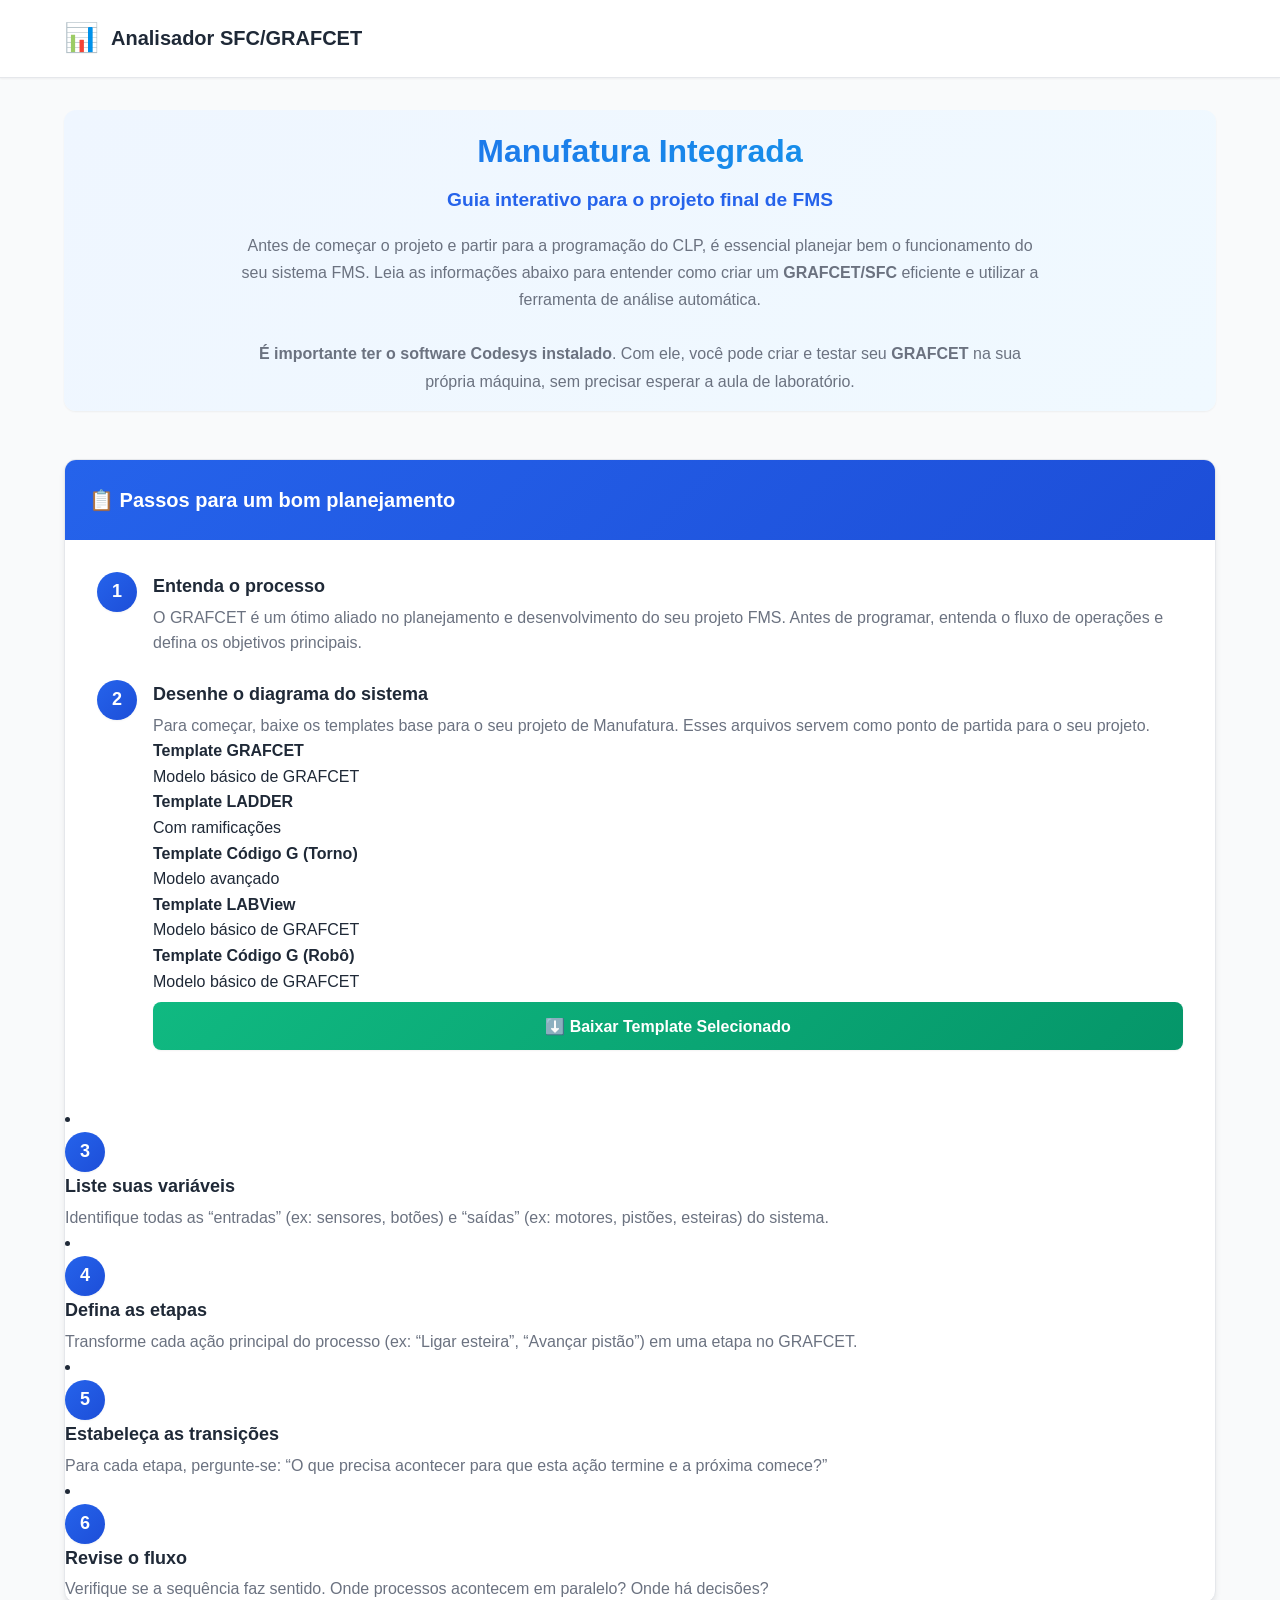
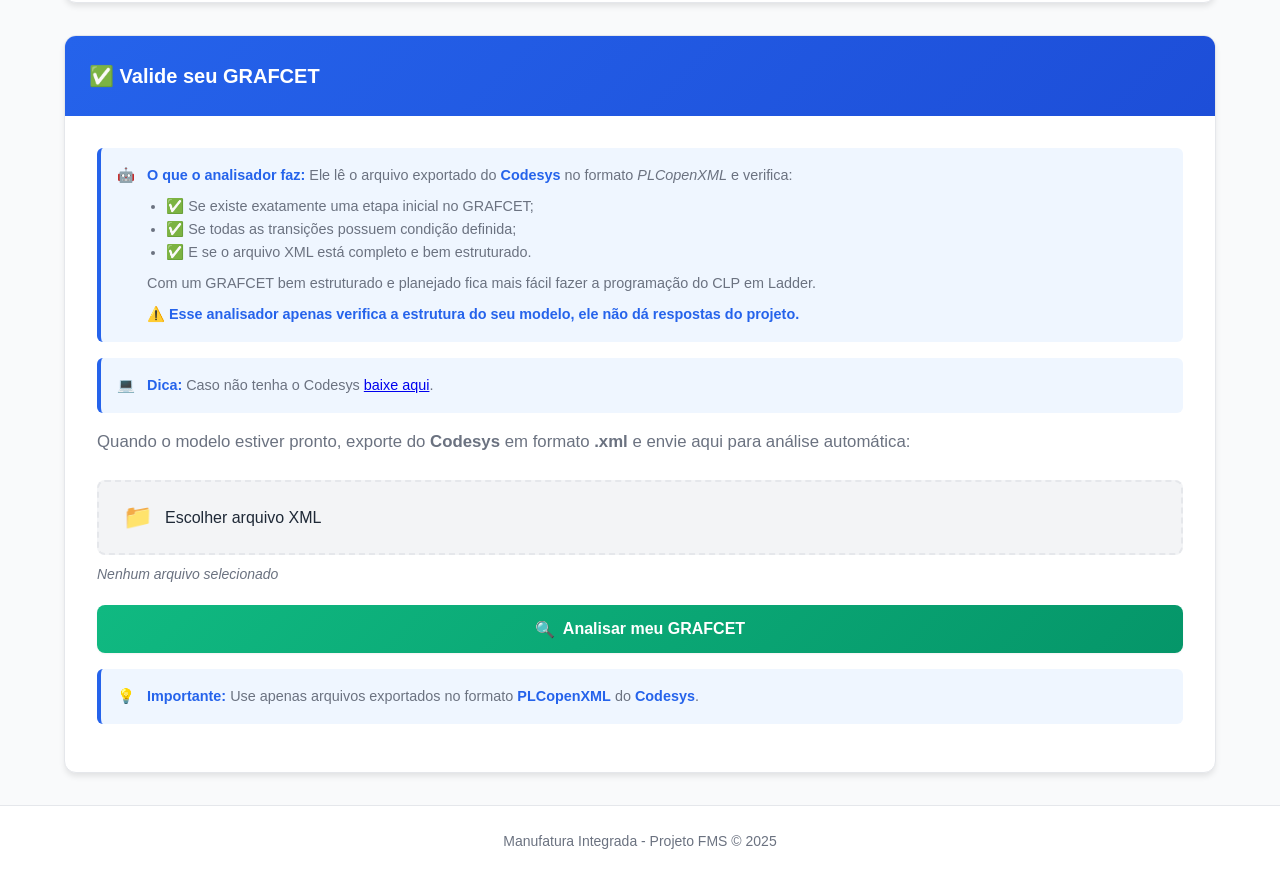
==== index.html @ e1417105 "att" ====
<!DOCTYPE html>
<html lang="pt-br">
<head>
    <meta charset="UTF-8">
    <meta name="viewport" content="width=device-width, initial-scale=1.0">
    <title>Guia Orientativo - Analisador GRAFCET</title>

    <link rel="stylesheet" href="./css/style.css">
</head>

<body>
    <nav class="navbar">
        <div class="container">
            <a href="index.html" class="logo">
                <span class="logo-icon">📊</span>
                <span class="logo-text">Analisador SFC/GRAFCET</span>
            </a>
        </div>
    </nav>

    <main class="main-content">

        <div class="container" id="alerts"></div>

        <div class="container">
            <div class="hero">
                <h1 class="hero-title">Manufatura Integrada</h1>
                <p class="hero-subtitle">
                    Guia interativo para o projeto final de FMS
                </p>
                <p class="hero-description">
                    Antes de começar o projeto e partir para a programação do CLP, é essencial planejar bem o funcionamento do seu sistema FMS. 
                    Leia as informações abaixo para entender como criar um <strong>GRAFCET/SFC</strong> eficiente e utilizar a ferramenta de análise automática.
                    <br><br>
                    <strong>É importante ter o software Codesys instalado</strong>. Com ele, 
                    você pode criar e testar seu <strong>GRAFCET</strong> na sua própria máquina, sem precisar esperar a aula de laboratório.
                </p>
            </div>

            <div class="grid-container">

                <!-- ========================= -->
                <!-- PASSOS -->
                <!-- ========================= -->
                <div class="card">
                    <div class="card-header">
                        <h2>📋 Passos para um bom planejamento</h2>
                    </div>
                    <div class="card-body">
                        <ol class="steps-list">

                            <li>
                                <div class="step-number">1</div>
                                <div class="step-content">
                                    <strong>Entenda o processo</strong>
                                    <span>O GRAFCET é um ótimo aliado no planejamento e desenvolvimento do seu projeto FMS. Antes de programar, entenda o fluxo de operações e defina os objetivos principais.</span>
                                </div>
                            </li>

                            <li>
                                <div class="step-number">2</div>
                                <div class="step-content">
                                    <strong>Desenhe o diagrama do sistema</strong>
                                    <span>Para começar, baixe os templates base para o seu projeto de Manufatura. Esses arquivos servem como ponto de partida para o seu projeto.</span>
                                
                                    <div class="template-grid">

                                        <div class="template-card" onclick="selecionarTemplate('template_grafcet_FMS.project')">
                                            <h4>Template GRAFCET</h4>
                                            <p>Modelo básico de GRAFCET</p>
                                        </div>

                                        <div class="template-card" onclick="selecionarTemplate('template_grafcet_FMS_2.project')">
                                            <h4>Template LADDER</h4>
                                            <p>Com ramificações</p>
                                        </div>

                                        <div class="template-card" onclick="selecionarTemplate('template_grafcet_FMS_3.project')">
                                            <h4>Template Código G (Torno)</h4>
                                            <p>Modelo avançado</p>
                                        </div>

                                        <div class="template-card" onclick="selecionarTemplate('template_grafcet_FMS.project')">
                                            <h4>Template LABView</h4>
                                            <p>Modelo básico de GRAFCET</p>
                                        </div>

                                        <div class="template-card" onclick="selecionarTemplate('template_grafcet_FMS.project')">
                                            <h4>Template Código G (Robô)</h4>
                                            <p>Modelo básico de GRAFCET</p>
                                        </div>

                                        <button class="btn btn-primary" style="margin-top: 0.5rem; width: 100%;" onclick="baixarTemplate()">
                                            ⬇️ Baixar Template Selecionado
                                        </button>

                                    </div>

                                    </div>
                                </div>
                            </li>

                            <li>
                                <div class="step-number">3</div>
                                <div class="step-content">
                                    <strong>Liste suas variáveis</strong>
                                    <span>Identifique todas as “entradas” (ex: sensores, botões) e “saídas” (ex: motores, pistões, esteiras) do sistema.</span>
                                </div>
                            </li>

                            <li>
                                <div class="step-number">4</div>
                                <div class="step-content">
                                    <strong>Defina as etapas</strong>
                                    <span>Transforme cada ação principal do processo (ex: “Ligar esteira”, “Avançar pistão”) em uma etapa no GRAFCET.</span>
                                </div>
                            </li>

                            <li>
                                <div class="step-number">5</div>
                                <div class="step-content">
                                    <strong>Estabeleça as transições</strong>
                                    <span>Para cada etapa, pergunte-se: “O que precisa acontecer para que esta ação termine e a próxima comece?”</span>
                                </div>
                            </li>

                            <li>
                                <div class="step-number">6</div>
                                <div class="step-content">
                                    <strong>Revise o fluxo</strong>
                                    <span>Verifique se a sequência faz sentido. Onde processos acontecem em paralelo? Onde há decisões?</span>
                                </div>
                            </li>

                        </ol>
                    </div>
                </div>

                <!-- ========================= -->
                <!-- VALIDAÇÃO -->
                <!-- ========================= -->
                <div class="card">
                    <div class="card-header">
                        <h2>✅ Valide seu GRAFCET</h2>
                    </div>

                    <div class="card-body">

                        <div class="info-box">
                            <span>🤖</span>
                            <div>
                                <strong>O que o analisador faz:</strong> Ele lê o arquivo exportado do <strong>Codesys</strong> no formato <em>PLCopenXML</em> e verifica:
                                <ul style="margin-top: 0.5rem; margin-left: 1.2rem;">
                                    <li>✅ Se existe exatamente uma etapa inicial no GRAFCET;</li>
                                    <li>✅ Se todas as transições possuem condição definida;</li>
                                    <li>✅ E se o arquivo XML está completo e bem estruturado.</li>
                                </ul>
                                <p style="margin-top: 0.5rem;">Com um GRAFCET bem estruturado e planejado fica mais fácil fazer a programação do CLP em Ladder.</p>
                                <p style="margin-top: 0.5rem;">⚠️ <strong>Esse analisador apenas verifica a estrutura do seu modelo, ele não dá respostas do projeto.</strong></p>

                            </div>
                        </div>

                        <div class="info-box">
                            <span>💻</span>
                            <div>
                                <strong>Dica:</strong> Caso não tenha o Codesys <a href="https://store.codesys.com/en/codesys.html" target="_blank">baixe aqui</a>.
                            </div>
                        </div>

                        <p class="upload-description">
                            Quando o modelo estiver pronto, exporte do <strong>Codesys</strong> em formato <strong>.xml</strong> e envie aqui para análise automática:
                        </p>

                        <!-- FORM SEM FLASK -->
                        <form class="upload-form" id="uploadForm">

                            <div class="file-input-wrapper">
                                <input type="file" id="file" accept=".xml" required>

                                <label for="file" class="file-input-label">
                                    <span class="file-icon">📁</span>
                                    <span class="file-text">Escolher arquivo XML</span>
                                </label>

                                <span class="file-name" id="fileName">
                                    Nenhum arquivo selecionado
                                </span>
                            </div>

                            <button type="submit" class="btn btn-primary" id="submitBtn">
                                <span id="btnIcon">🔍</span>
                                <span id="btnText">Analisar meu GRAFCET</span>
                            </button>

                            <div class="loading-overlay" id="loadingOverlay">
                                <div class="loading-spinner"></div>
                                <p class="loading-text">Analisando seu GRAFCET...</p>
                                <p class="loading-subtext">Isso pode levar alguns segundos</p>
                            </div>

                        </form>

                        <div class="info-box" style="margin-top: 1rem;">
                            <span>💡</span>
                            <div>
                                <strong>Importante:</strong> Use apenas arquivos exportados no formato <strong>PLCopenXML</strong> do <strong>Codesys</strong>.
                            </div>
                        </div>

                    </div>
                </div>

            </div>
        </div>
    </main>

    <footer class="footer">
        <div class="container">
            <p>Manufatura Integrada - Projeto FMS © 2025</p>
        </div>
    </footer>

    <!-- SCRIPT PRINCIPAL -->
    <script src="./js/scripts.js"></script>
    <script>
    const fileInput = document.getElementById('file');
    const fileNameDisplay = document.getElementById('fileName');
    const uploadForm = document.getElementById('uploadForm');
    const submitBtn = document.getElementById('submitBtn');
    const btnText = document.getElementById('btnText');
    const btnIcon = document.getElementById('btnIcon');
    const loadingOverlay = document.getElementById('loadingOverlay');
    
    fileInput.addEventListener('change', function(e) {
        const fileName = e.target.files[0]?.name || 'Nenhum arquivo selecionado';
        fileNameDisplay.textContent = fileName;
        
        if (e.target.files[0]) {
            fileNameDisplay.style.color = 'var(--success-color)';
            fileNameDisplay.style.fontWeight = '600';
        } else {
            fileNameDisplay.style.color = 'var(--text-secondary)';
            fileNameDisplay.style.fontWeight = 'normal';
        }
    });
    
    uploadForm.addEventListener('submit', function(e) {
        submitBtn.disabled = true;
        btnIcon.textContent = '⏳';
        btnText.textContent = 'Processando...';
        submitBtn.style.opacity = '0.7';
        submitBtn.style.cursor = 'not-allowed';
        
        loadingOverlay.style.display = 'flex';
    });
</script>

</body>
</html>
---- css/style.css ----
/* FERRAMENTA EDUCACIONAL ORIENTATIVA PARA ALUNOS DE GRADUAÇÃO
NA DISCIPLINA DE MANUFATURA INTEGRADA DA UTFPR
    Copyright (C) 2025
Alunos: Jhulia Andrade de Souza Nogueira e Henrique Marques Dias Chaves
Orientador: Prof. Dr. Sidney Carlos Gasoto
Banca: Prof. Dr. Luiz Carlos de Abreu Rodrigues e Prof. Dr. Márcio Alves Sodré de Souza
Palavras-chave: manufatura integrada; programação de CLPs; interface de usuário; ferramenta educacional.
Data da defesa: 27/11/2025 */

:root {
    --primary-color: #2563eb;
    --primary-hover: #1d4ed8;
    --success-color: #10b981;
    --warning-color: #f59e0b;
    --error-color: #ef4444;
    --text-primary: #1f2937;
    --text-secondary: #6b7280;
    --bg-primary: #ffffff;
    --bg-secondary: #f9fafb;
    --bg-tertiary: #f3f4f6;
    --border-color: #e5e7eb;
    --shadow-sm: 0 1px 2px 0 rgba(0, 0, 0, 0.05);
    --shadow-md: 0 4px 6px -1px rgba(0, 0, 0, 0.1);
    --shadow-lg: 0 10px 15px -3px rgba(0, 0, 0, 0.1);
    --radius-sm: 0.375rem;
    --radius-md: 0.5rem;
    --radius-lg: 0.75rem;
  }
  
  * {
    margin: 0;
    padding: 0;
    box-sizing: border-box;
  }
  
  body {
    font-family: -apple-system, BlinkMacSystemFont, "Segoe UI", Roboto, "Helvetica Neue", Arial, sans-serif;
    line-height: 1.6;
    color: var(--text-primary);
    background-color: var(--bg-secondary);
    min-height: 100vh;
    display: flex;
    flex-direction: column;
  }
  
  .navbar {
    background-color: var(--bg-primary);
    border-bottom: 1px solid var(--border-color);
    padding: 1rem 0;
    box-shadow: var(--shadow-sm);
  }
  
  .logo {
    display: flex;
    align-items: center;
    gap: 0.75rem;
    text-decoration: none;
    color: var(--text-primary);
    font-weight: 600;
    font-size: 1.25rem;
    transition: opacity 0.2s;
  }
  
  .logo:hover {
    opacity: 0.8;
  }
  
  .logo-icon {
    font-size: 1.75rem;
  }
  
  .container {
    max-width: 1200px;
    margin: 0 auto;
    padding: 0 1.5rem;
    width: 100%;
  }
  
  .main-content {
    flex: 1;
    padding: 2rem 0;
  }
  
  .hero {
    text-align: center;
    margin-bottom: 3rem;
    padding: 1rem 1.5rem;
    background: linear-gradient(135deg, #eff6ff 0%, #f0f9ff 100%);
    border-radius: var(--radius-lg);
    box-shadow: var(--shadow-sm);
  }
  
  .hero-title {
    font-size: 2rem;
    font-weight: 700;
    color: var(--text-primary);
    margin-bottom: 0.5rem;
    background: linear-gradient(135deg, var(--primary-color) 0%, #0ea5e9 100%);
    -webkit-background-clip: text;
    -webkit-text-fill-color: transparent;
    background-clip: text;
  }
  
  .hero-subtitle {
    font-size: 1.2rem;
    color: var(--primary-color);
    font-weight: 600;
    margin-bottom: 1rem;
  }
  
  .hero-description {
    font-size: 1rem;
    color: var(--text-secondary);
    max-width: 800px;
    margin: 0 auto;
    line-height: 1.7;
  }
  
  .grid-container {
    display: grid;
    grid-template-columns: repeat(auto-fit, minmax(500px, 1fr));
    gap: 2rem;
    margin-bottom: 2rem;
  }
  
  @media (max-width: 1100px) {
    .grid-container {
      grid-template-columns: 1fr;
    }
  }
  
  .card {
    background-color: var(--bg-primary);
    border-radius: var(--radius-lg);
    box-shadow: var(--shadow-md);
    overflow: hidden;
    transition: transform 0.2s, box-shadow 0.2s;
    border: 1px solid var(--border-color);
  }
  
  .card:hover {
    transform: translateY(-2px);
    box-shadow: var(--shadow-lg);
    border-color: var(--primary-color);
  }
  
  .card-header {
    background: linear-gradient(135deg, var(--primary-color) 0%, #1d4ed8 100%);
    color: white;
    padding: 1.5rem;
  }
  
  .card-header h2 {
    font-size: 1.25rem;
    font-weight: 600;
    margin: 0;
  }
  
  .card-body {
    padding: 2rem;
  }
  
  .steps-list {
    list-style: none;
    counter-reset: step-counter;
  }
  
  .steps-list li {
    display: flex;
    gap: 1rem;
    margin-bottom: 1.5rem;
    align-items: flex-start;
  }
  
  .step-number {
    flex-shrink: 0;
    width: 2.5rem;
    height: 2.5rem;
    background: linear-gradient(135deg, var(--primary-color) 0%, #1d4ed8 100%);
    color: white;
    border-radius: 50%;
    display: flex;
    align-items: center;
    justify-content: center;
    font-weight: 700;
    font-size: 1.125rem;
    box-shadow: var(--shadow-sm);
  }
  
  .step-content {
    flex: 1;
  }
  
  .step-content strong {
    display: block;
    color: var(--text-primary);
    font-size: 1.125rem;
    margin-bottom: 0.25rem;
  }
  
  .step-content span {
    display: block;
    color: var(--text-secondary);
    line-height: 1.6;
  }
  
  .upload-description {
    color: var(--text-secondary);
    margin-bottom: 1.5rem;
    line-height: 1.6;
    font-size: 1.05rem;
  }
  
  .upload-form {
    display: flex;
    flex-direction: column;
    gap: 1.25rem;
  }
  
  .file-input-wrapper {
    position: relative;
  }
  
  .file-input-wrapper input[type="file"] {
    position: absolute;
    opacity: 0;
    width: 0;
    height: 0;
  }
  
  .file-input-label {
    display: flex;
    align-items: center;
    gap: 0.75rem;
    padding: 1rem 1.5rem;
    background-color: var(--bg-tertiary);
    border: 2px dashed var(--border-color);
    border-radius: var(--radius-md);
    cursor: pointer;
    transition: all 0.2s;
    font-weight: 500;
    color: var(--text-primary);
    min-height: 60px;
  }
  
  .file-input-label:hover {
    border-color: var(--primary-color);
    background-color: #eff6ff;
    transform: scale(1.01);
  }
  
  .file-icon {
    font-size: 1.5rem;
  }
  
  .file-name {
    display: block;
    margin-top: 0.5rem;
    font-size: 0.875rem;
    color: var(--text-secondary);
    font-style: italic;
  }
  
  .btn {
    display: inline-flex;
    align-items: center;
    justify-content: center;
    gap: 0.5rem;
    padding: 0.875rem 1.75rem;
    font-size: 1rem;
    font-weight: 600;
    border: none;
    border-radius: var(--radius-md);
    cursor: pointer;
    transition: all 0.2s;
    text-decoration: none;
    box-shadow: var(--shadow-sm);
    min-height: 48px;
  }
  
  .btn-primary {
    background: linear-gradient(135deg, var(--success-color) 0%, #059669 100%);
    color: white;
    position: relative;
    overflow: hidden;
  }
  
  .btn-primary:hover:not(:disabled) {
    transform: translateY(-1px);
    box-shadow: var(--shadow-md);
    filter: brightness(1.05);
  }
  
  .btn-primary:active:not(:disabled) {
    transform: translateY(0);
  }
  
  .btn-primary:disabled {
    cursor: not-allowed;
    opacity: 0.7;
  }
  
  .btn-secondary {
    background-color: var(--bg-tertiary);
    color: var(--text-primary);
    margin-top: 0.5rem;
  }
  
  .btn-secondary:hover {
    background-color: var(--border-color);
  }
  
  .info-box {
    margin-bottom: 1rem;
    padding: 1rem;
    background-color: #eff6ff;
    border-left: 4px solid var(--primary-color);
    border-radius: var(--radius-sm);
    color: var(--text-secondary);
    font-size: 0.9rem;
    display: flex;
    align-items: flex-start;
    gap: 0.75rem;
  }
  
  .info-box strong {
    color: var(--primary-color);
  }
  
  .alert {
    display: flex;
    align-items: center;
    gap: 0.75rem;
    padding: 1rem 1.25rem;
    border-radius: var(--radius-md);
    margin-bottom: 1.5rem;
    font-weight: 500;
  }
  
  .alert-error {
    background-color: #fef2f2;
    color: #991b1b;
    border-left: 4px solid var(--error-color);
  }
  
  .alert-icon {
    font-size: 1.25rem;
  }
  
  .result-header {
    text-align: center;
    margin-bottom: 2rem;
  }
  
  .result-header h1 {
    font-size: 2rem;
    margin-bottom: 0.5rem;
  }
  
  .result-filename {
    color: var(--text-secondary);
    font-size: 1.125rem;
  }
  
  .results-grid {
    display: flex;
    flex-direction: column;
    gap: 1rem;
    margin-bottom: 2rem;
  }
  
  .result-card {
    display: flex;
    align-items: flex-start;
    gap: 1.25rem;
    padding: 1.5rem;
    background-color: var(--bg-primary);
    border-radius: var(--radius-lg);
    border-left: 4px solid;
    box-shadow: var(--shadow-md);
  }
  
  .result-card.result-success {
    border-color: var(--success-color);
    background-color: #f0fdf4;
  }
  
  .result-card.result-warning {
    border-color: var(--warning-color);
    background-color: #fffbeb;
  }
  
  .result-card.result-error {
    border-color: var(--error-color);
    background-color: #fef2f2;
  }
  
  .result-icon {
    font-size: 2rem;
    flex-shrink: 0;
  }
  
  .result-content {
    flex: 1;
  }
  
  .result-status {
    font-weight: 700;
    font-size: 1.125rem;
    margin-bottom: 0.25rem;
  }
  
  .result-success .result-status {
    color: #166534;
  }
  
  .result-warning .result-status {
    color: #92400e;
  }
  
  .result-error .result-status {
    color: #991b1b;
  }
  
  .result-message {
    color: var(--text-secondary);
    line-height: 1.6;
  }
  
  .summary-card {
    background-color: var(--bg-primary);
    padding: 2rem;
    border-radius: var(--radius-lg);
    box-shadow: var(--shadow-md);
    margin-bottom: 2rem;
  }
  
  .summary-card h3 {
    margin-bottom: 1.5rem;
    color: var(--text-primary);
  }
  
  .summary-stats {
    display: grid;
    grid-template-columns: repeat(auto-fit, minmax(150px, 1fr));
    gap: 1.5rem;
  }
  
  .stat {
    text-align: center;
    padding: 1rem;
    background-color: var(--bg-secondary);
    border-radius: var(--radius-md);
  }
  
  .stat-value {
    display: block;
    font-size: 2.5rem;
    font-weight: 700;
    color: var(--primary-color);
    margin-bottom: 0.25rem;
  }
  
  .stat-label {
    display: block;
    color: var(--text-secondary);
    font-size: 0.875rem;
    text-transform: uppercase;
    letter-spacing: 0.05em;
  }
  
  .error-card {
    background-color: var(--bg-primary);
    padding: 3rem;
    border-radius: var(--radius-lg);
    box-shadow: var(--shadow-md);
    text-align: center;
    margin-bottom: 2rem;
  }
  
  .error-icon {
    font-size: 4rem;
    margin-bottom: 1rem;
  }
  
  .error-card h2 {
    color: var(--error-color);
    margin-bottom: 1rem;
  }
  
  .error-card p {
    color: var(--text-secondary);
    font-size: 1.125rem;
  }
  
  .actions {
    display: flex;
    justify-content: center;
    gap: 1rem;
  }
  
  .footer {
    background-color: var(--bg-primary);
    border-top: 1px solid var(--border-color);
    padding: 1.5rem 0;
    margin-top: auto;
    text-align: center;
    color: var(--text-secondary);
    font-size: 0.875rem;
  }
  
  @media (max-width: 768px) {
    .hero {
      padding: 2rem 1rem;
    }
  
    .hero-title {
      font-size: 1.875rem;
    }
  
    .hero-subtitle {
      font-size: 1.125rem;
    }
  
    .grid-container {
      grid-template-columns: 1fr;
    }
  
    .card-body {
      padding: 1.5rem;
    }
  
    .summary-stats {
      grid-template-columns: 1fr;
    }
  
    .btn {
      width: 100%;
      padding: 1rem 1.5rem;
    }
  }
  
  html {
    scroll-behavior: smooth;
  }
  
  *:focus-visible {
    outline: 2px solid var(--primary-color);
    outline-offset: 2px;
  }
  
  .loading-overlay {
    display: none;
    position: fixed;
    top: 0;
    left: 0;
    width: 100%;
    height: 100%;
    background-color: rgba(0, 0, 0, 0.7);
    z-index: 9999;
    flex-direction: column;
    align-items: center;
    justify-content: center;
    backdrop-filter: blur(4px);
  }
  
  .loading-spinner {
    width: 60px;
    height: 60px;
    border: 4px solid rgba(255, 255, 255, 0.3);
    border-top-color: var(--success-color);
    border-radius: 50%;
    animation: spin 1s linear infinite;
    margin-bottom: 1.5rem;
  }
  
  @keyframes spin {
    to {
      transform: rotate(360deg);
    }
  }
  
  .loading-text {
    color: white;
    font-size: 1.25rem;
    font-weight: 600;
    margin-bottom: 0.5rem;
    text-align: center;
  }
  
  .loading-subtext {
    color: rgba(255, 255, 255, 0.8);
    font-size: 0.95rem;
    text-align: center;
  }
  .template-box {
    display: flex;
    flex-direction: column;
    gap: 0.5rem;
    margin-top: 1rem;
}

.custom-select {
    position: relative;
}

.custom-select select {
    width: 100%;
    padding: 0.7rem 1rem;
    border-radius: 10px;
    border: 1px solid #ccc;
    background: white;
    font-size: 0.95rem;
    appearance: none;
    cursor: pointer;
}

/* seta custom */
.custom-select::after {
    content: "▼";
    position: absolute;
    right: 12px;
    top: 50%;
    transform: translateY(-50%);
    pointer-events: none;
    font-size: 0.7rem;
}
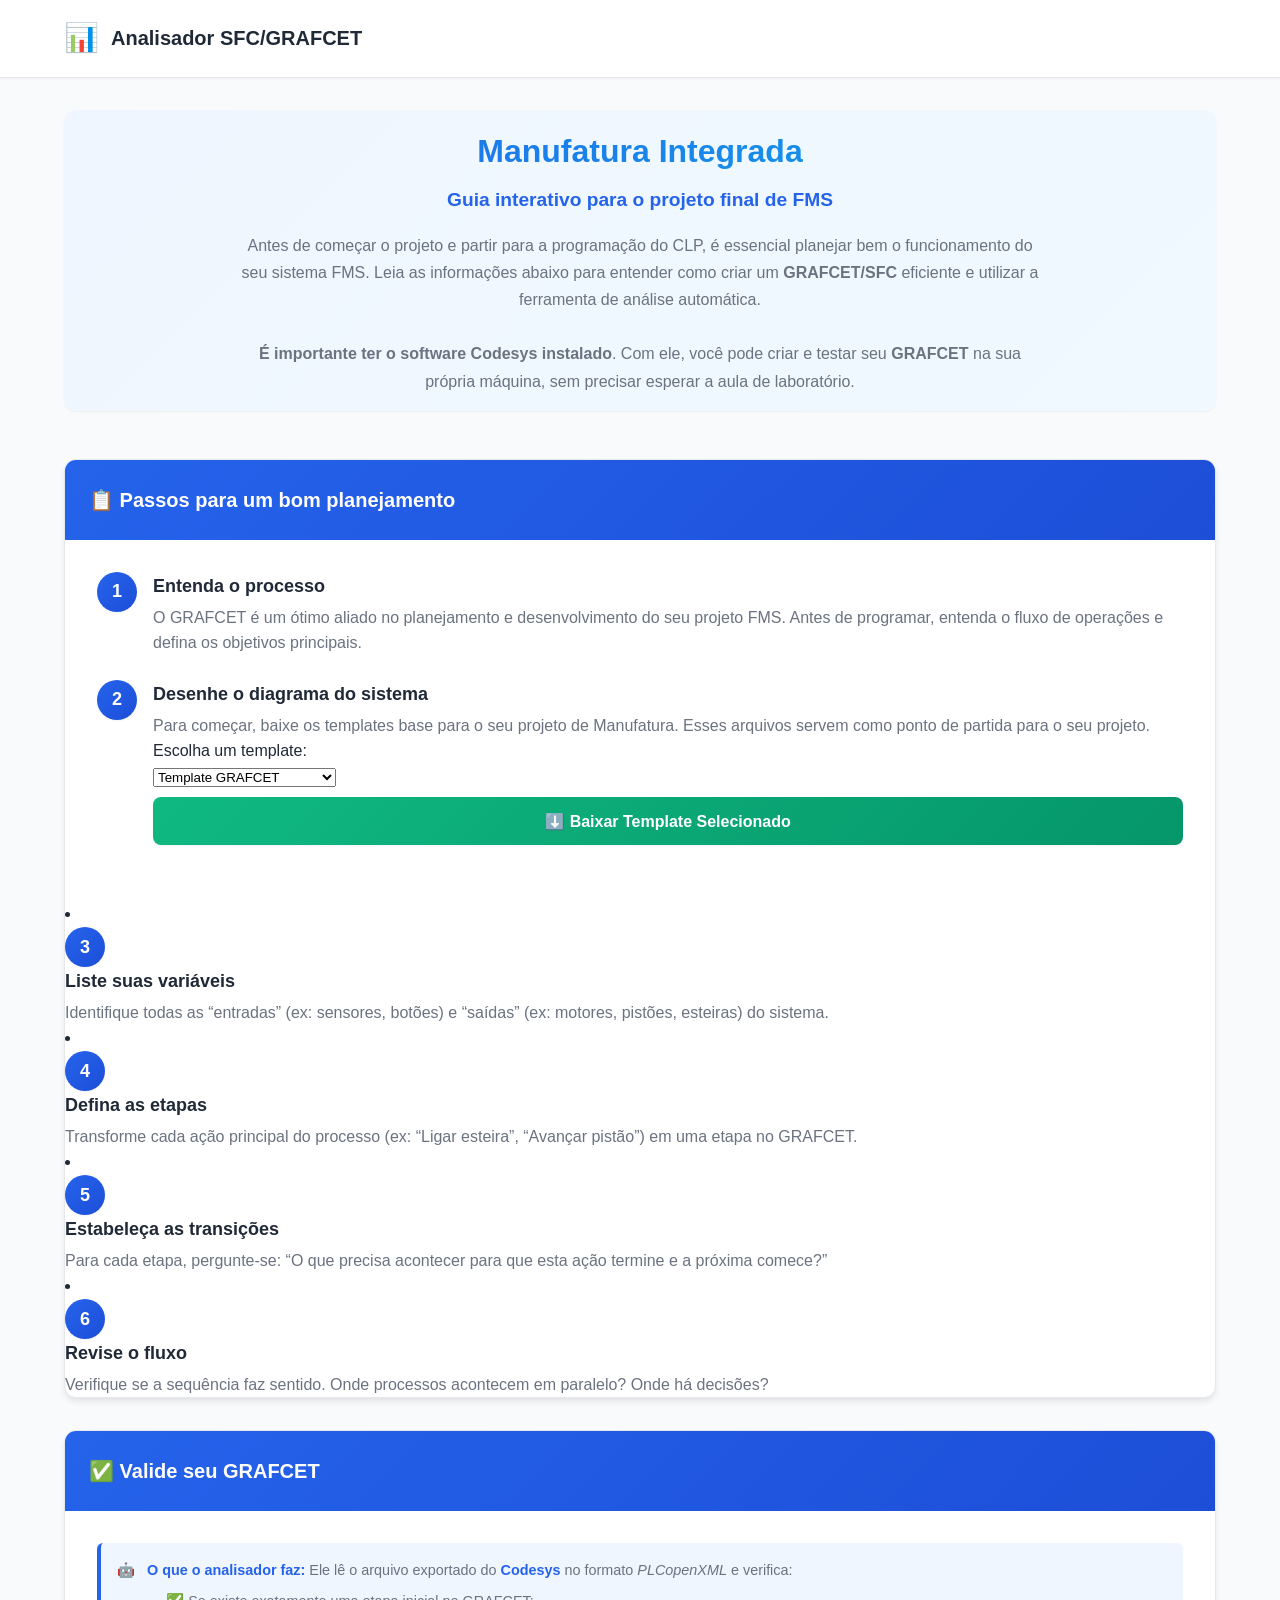
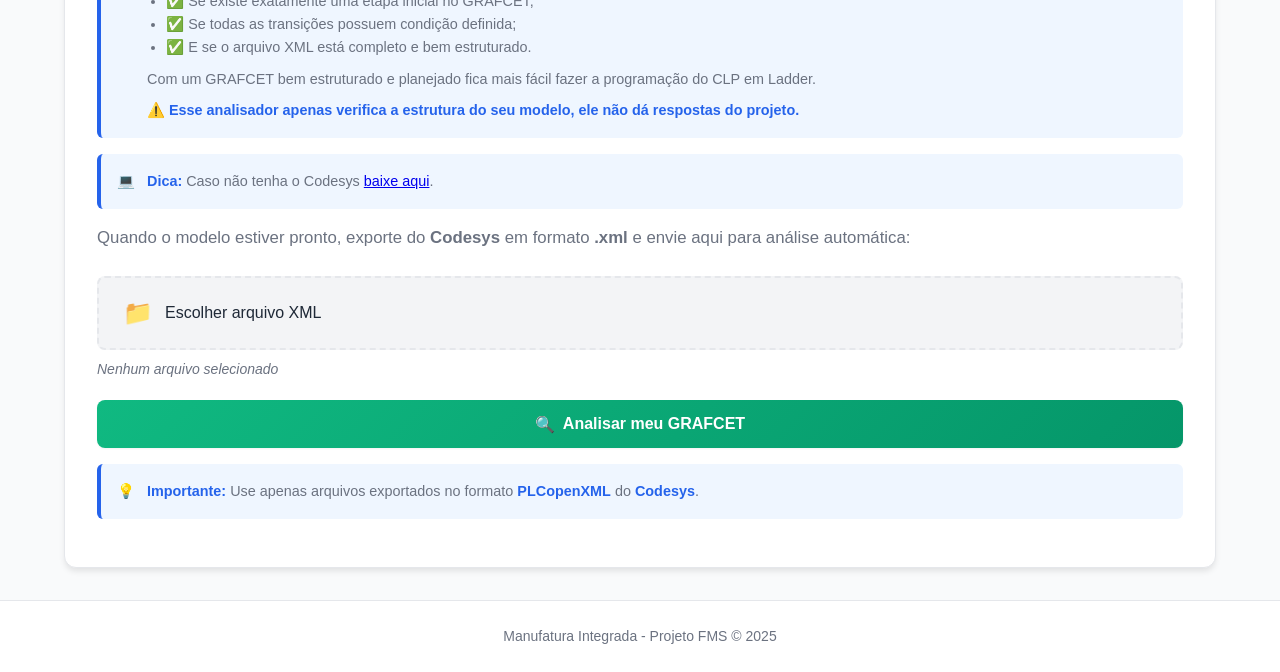
==== commit c776329e: "att" ====
--- a/index.html
+++ b/index.html
@@ -62,40 +62,22 @@
                                 <div class="step-content">
                                     <strong>Desenhe o diagrama do sistema</strong>
                                     <span>Para começar, baixe os templates base para o seu projeto de Manufatura. Esses arquivos servem como ponto de partida para o seu projeto.</span>
-                                
-                                    <div class="template-grid">
-
-                                        <div class="template-card" onclick="selecionarTemplate('template_grafcet_FMS.project')">
-                                            <h4>Template GRAFCET</h4>
-                                            <p>Modelo básico de GRAFCET</p>
+                                    <div class="template-box">
+                                        <label for="templateSelect">Escolha um template:</label>
+
+                                        <div class="custom-select">
+                                            <select id="templateSelect">
+                                                <option value="template_grafcet_FMS.project">Template GRAFCET</option>
+                                                <option value="template_grafcet_FMS_2.project">Template LADDER</option>
+                                                <option value="template_grafcet_FMS_3.project">Template Código G (Torno)</option>
+                                                <option value="template_grafcet_FMS_3.project">Template LABView</option>
+                                                <option value="template_grafcet_FMS_3.project">Template Código G (Robô)</option>
+                                            </select>
                                         </div>
-
-                                        <div class="template-card" onclick="selecionarTemplate('template_grafcet_FMS_2.project')">
-                                            <h4>Template LADDER</h4>
-                                            <p>Com ramificações</p>
-                                        </div>
-
-                                        <div class="template-card" onclick="selecionarTemplate('template_grafcet_FMS_3.project')">
-                                            <h4>Template Código G (Torno)</h4>
-                                            <p>Modelo avançado</p>
-                                        </div>
-
-                                        <div class="template-card" onclick="selecionarTemplate('template_grafcet_FMS.project')">
-                                            <h4>Template LABView</h4>
-                                            <p>Modelo básico de GRAFCET</p>
-                                        </div>
-
-                                        <div class="template-card" onclick="selecionarTemplate('template_grafcet_FMS.project')">
-                                            <h4>Template Código G (Robô)</h4>
-                                            <p>Modelo básico de GRAFCET</p>
-                                        </div>
-
                                         <button class="btn btn-primary" style="margin-top: 0.5rem; width: 100%;" onclick="baixarTemplate()">
                                             ⬇️ Baixar Template Selecionado
                                         </button>
-
                                     </div>
-
                                     </div>
                                 </div>
                             </li>
--- a/css/style.css
+++ b/css/style.css
@@ -593,35 +593,26 @@
     font-size: 0.95rem;
     text-align: center;
   }
-  .template-box {
-    display: flex;
-    flex-direction: column;
-    gap: 0.5rem;
+  .template-grid {
+    display: grid;
+    gap: 0.7rem;
     margin-top: 1rem;
 }
 
-.custom-select {
-    position: relative;
+.template-card {
+    padding: 1rem;
+    border-radius: 12px;
+    border: 1px solid #ddd;
+    cursor: pointer;
+    transition: 0.2s;
 }
 
-.custom-select select {
-    width: 100%;
-    padding: 0.7rem 1rem;
-    border-radius: 10px;
-    border: 1px solid #ccc;
-    background: white;
-    font-size: 0.95rem;
-    appearance: none;
-    cursor: pointer;
+.template-card:hover {
+    border-color: var(--primary-color);
+    background: #f8fafc;
 }
 
-/* seta custom */
-.custom-select::after {
-    content: "▼";
-    position: absolute;
-    right: 12px;
-    top: 50%;
-    transform: translateY(-50%);
-    pointer-events: none;
-    font-size: 0.7rem;
+.template-card.active {
+    border: 2px solid var(--primary-color);
+    background: #eef2ff;
 }
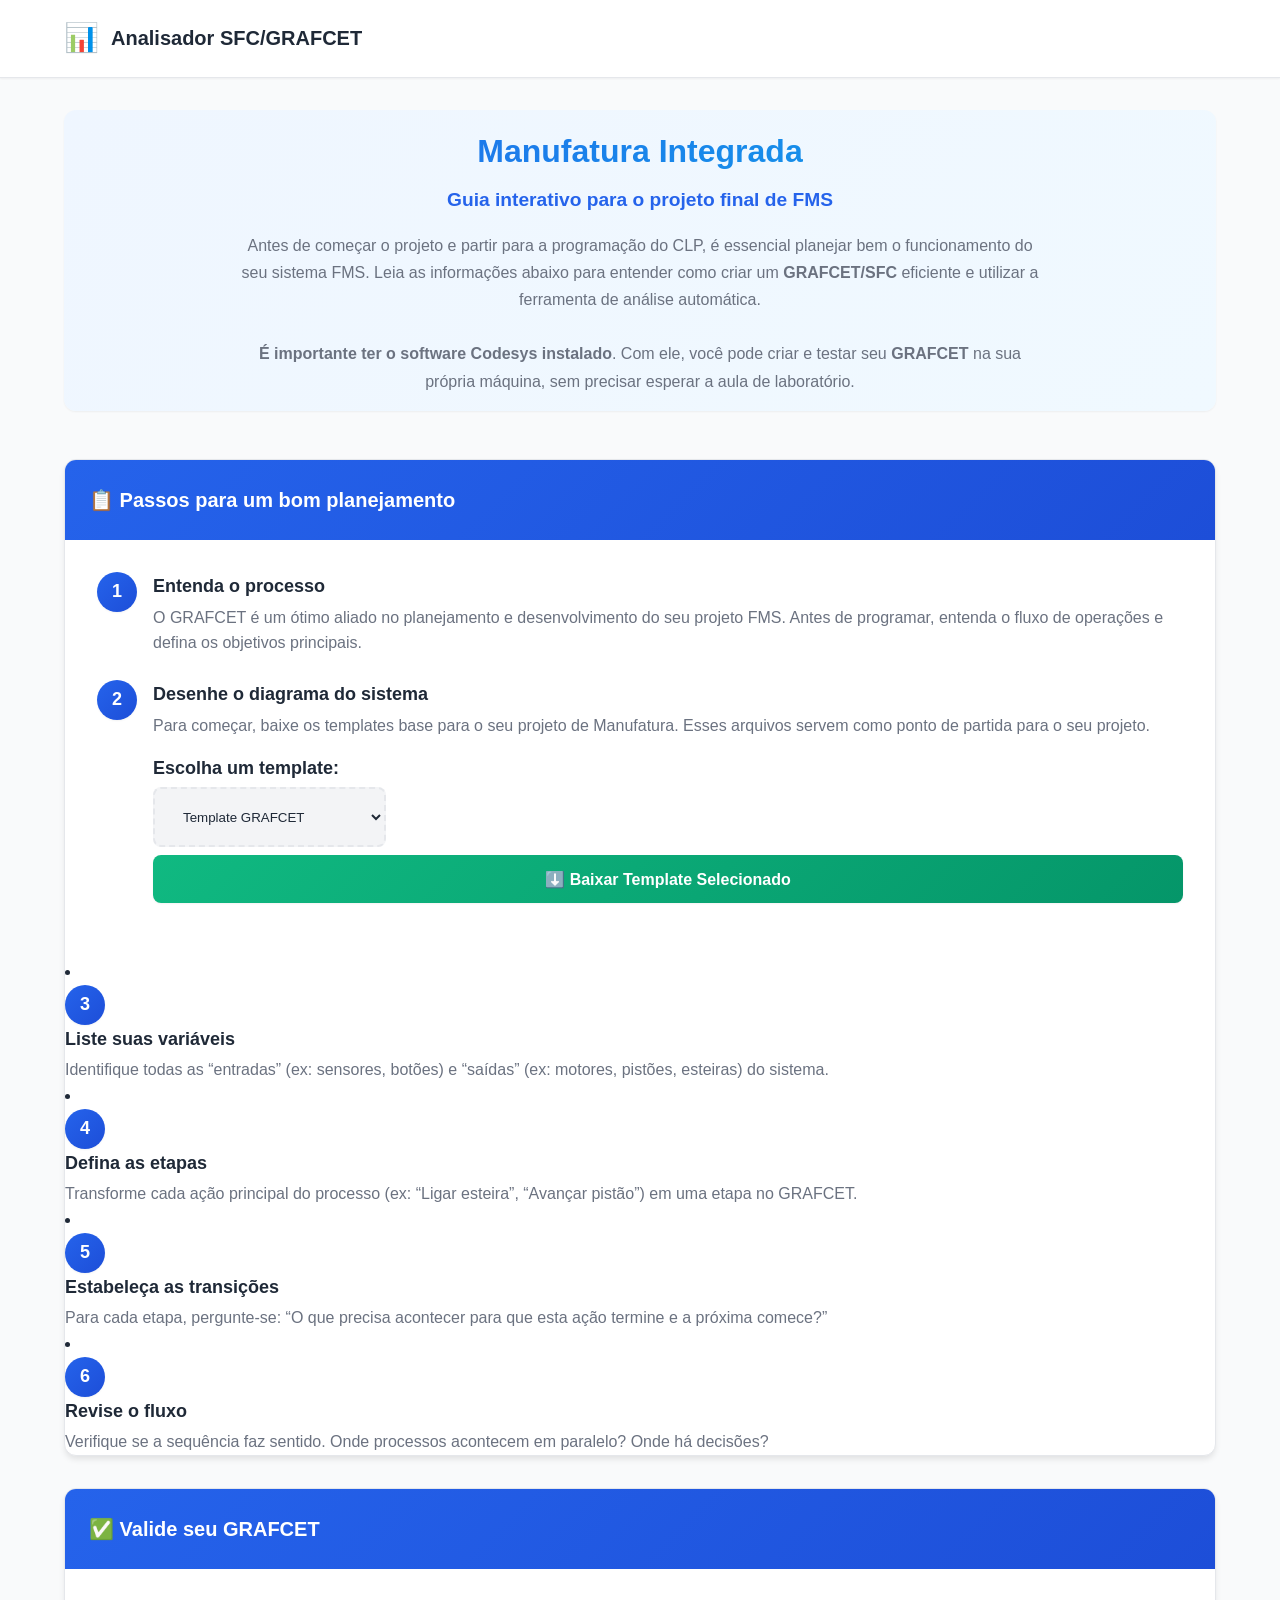
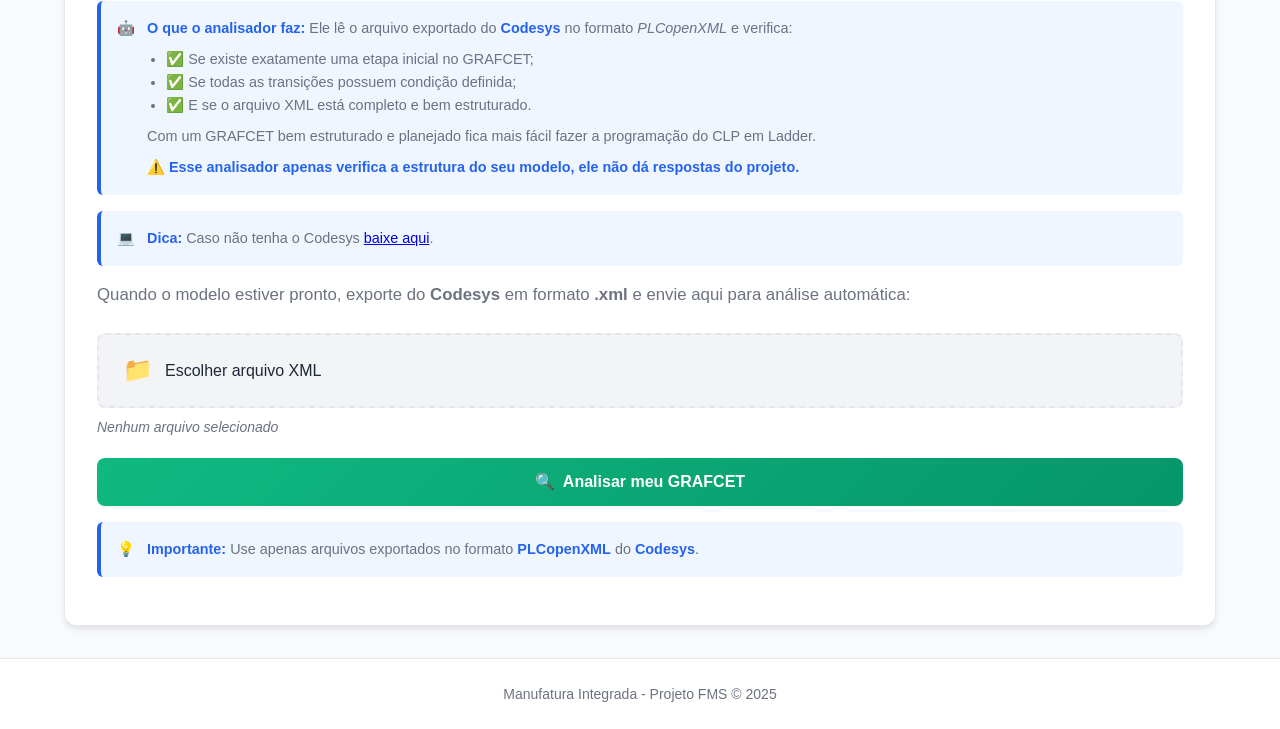
==== commit 678e10b1: "att" ====
--- a/index.html
+++ b/index.html
@@ -62,18 +62,15 @@
                                 <div class="step-content">
                                     <strong>Desenhe o diagrama do sistema</strong>
                                     <span>Para começar, baixe os templates base para o seu projeto de Manufatura. Esses arquivos servem como ponto de partida para o seu projeto.</span>
-                                    <div class="template-box">
-                                        <label for="templateSelect">Escolha um template:</label>
-
-                                        <div class="custom-select">
-                                            <select id="templateSelect">
+                                    <div style="margin-top: 1rem;">
+                                        <label for="templateSelect"><strong>Escolha um template:</strong></label>
+                                            <select id="templateSelect" class="file-input-label">
                                                 <option value="template_grafcet_FMS.project">Template GRAFCET</option>
                                                 <option value="template_grafcet_FMS_2.project">Template LADDER</option>
                                                 <option value="template_grafcet_FMS_3.project">Template Código G (Torno)</option>
                                                 <option value="template_grafcet_FMS_3.project">Template LABView</option>
                                                 <option value="template_grafcet_FMS_3.project">Template Código G (Robô)</option>
                                             </select>
-                                        </div>
                                         <button class="btn btn-primary" style="margin-top: 0.5rem; width: 100%;" onclick="baixarTemplate()">
                                             ⬇️ Baixar Template Selecionado
                                         </button>
--- a/css/style.css
+++ b/css/style.css
@@ -592,27 +592,4 @@
     color: rgba(255, 255, 255, 0.8);
     font-size: 0.95rem;
     text-align: center;
-  }
-  .template-grid {
-    display: grid;
-    gap: 0.7rem;
-    margin-top: 1rem;
-}
-
-.template-card {
-    padding: 1rem;
-    border-radius: 12px;
-    border: 1px solid #ddd;
-    cursor: pointer;
-    transition: 0.2s;
-}
-
-.template-card:hover {
-    border-color: var(--primary-color);
-    background: #f8fafc;
-}
-
-.template-card.active {
-    border: 2px solid var(--primary-color);
-    background: #eef2ff;
-}+  }
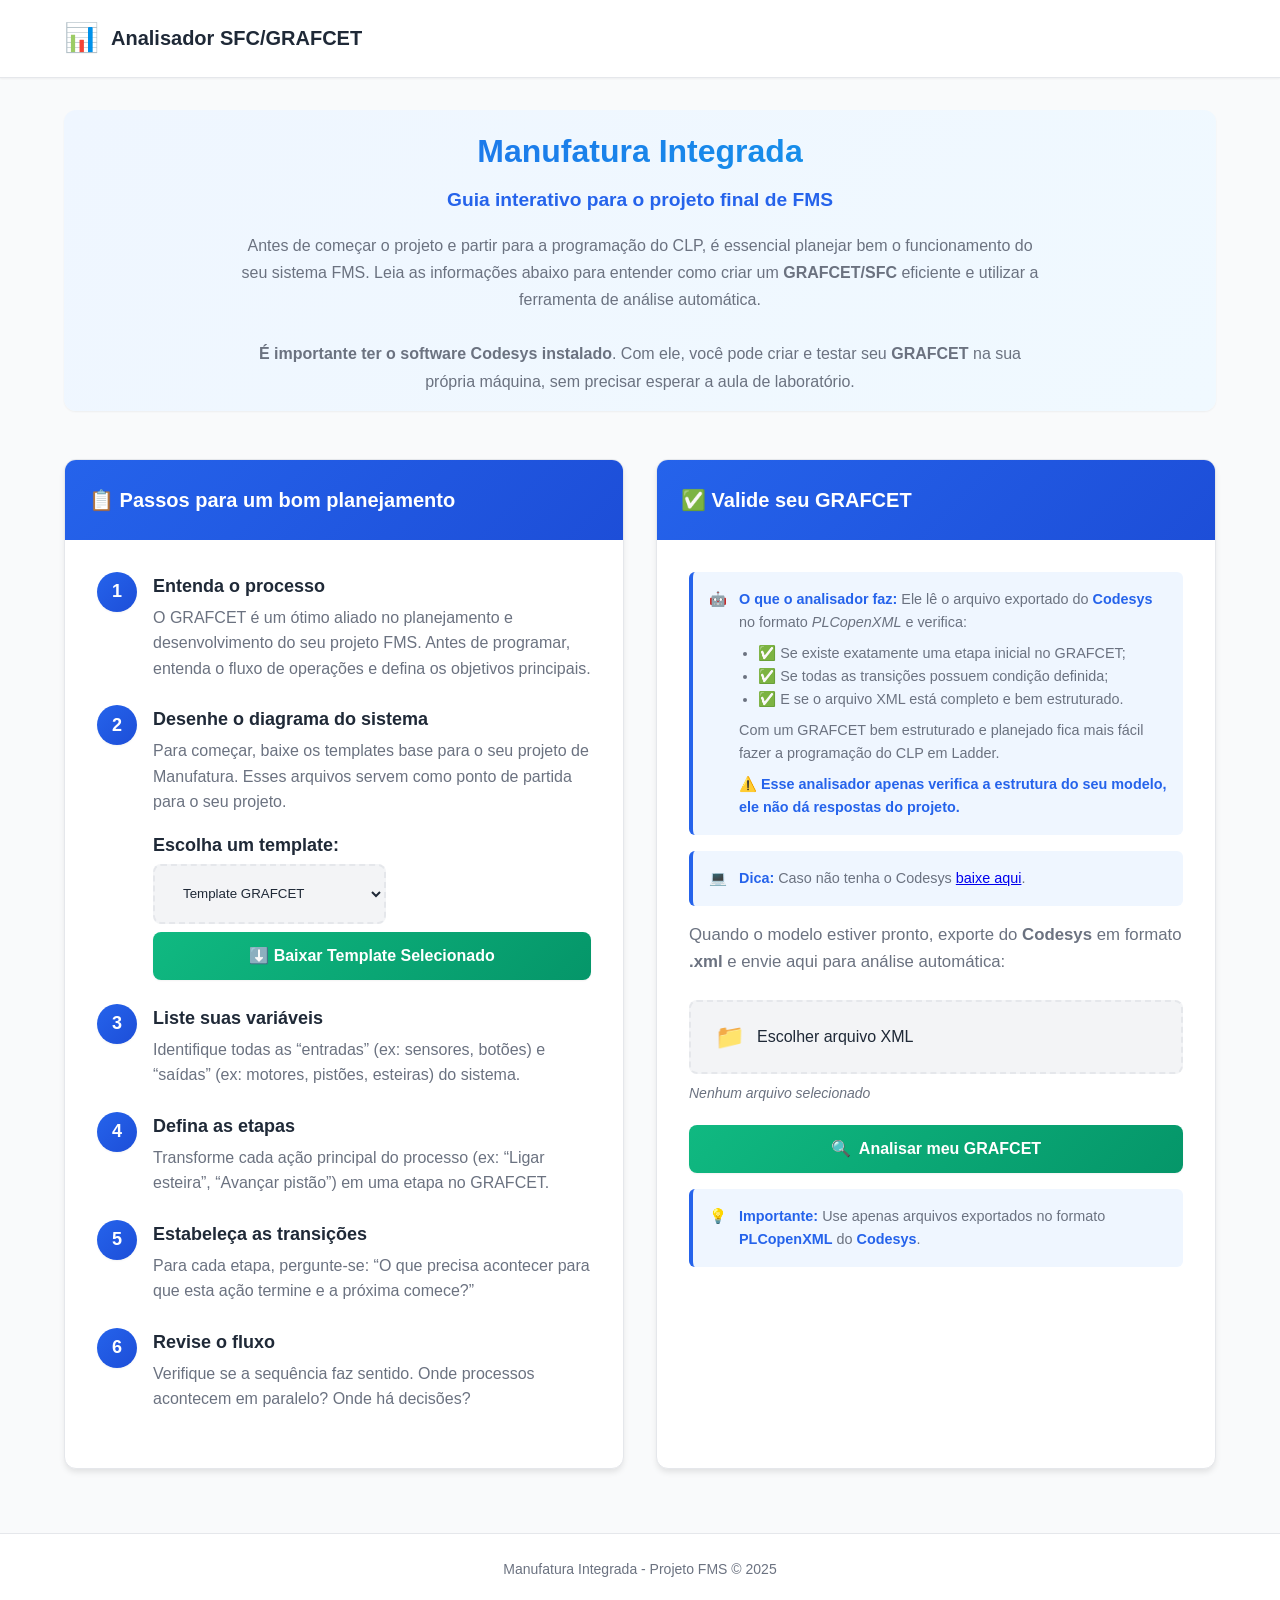
==== commit ba0a4ea0: "att" ====
--- a/index.html
+++ b/index.html
@@ -74,7 +74,6 @@
                                         <button class="btn btn-primary" style="margin-top: 0.5rem; width: 100%;" onclick="baixarTemplate()">
                                             ⬇️ Baixar Template Selecionado
                                         </button>
-                                    </div>
                                     </div>
                                 </div>
                             </li>
--- a/css/style.css
+++ b/css/style.css
@@ -49,6 +49,23 @@
     padding: 1rem 0;
     box-shadow: var(--shadow-sm);
   }
+
+  .custom-select {
+    position: relative;
+
+  }
+
+  .custom-select select {
+    width: 100%;
+    padding: 0.7rem 1rem;
+    border-radius: 10px;
+    border: 1px solid #ccc;
+    background: white;
+    font-size: 0.95rem;
+    appearance: none;
+    cursor: pointer;
+
+  }
   
   .logo {
     display: flex;
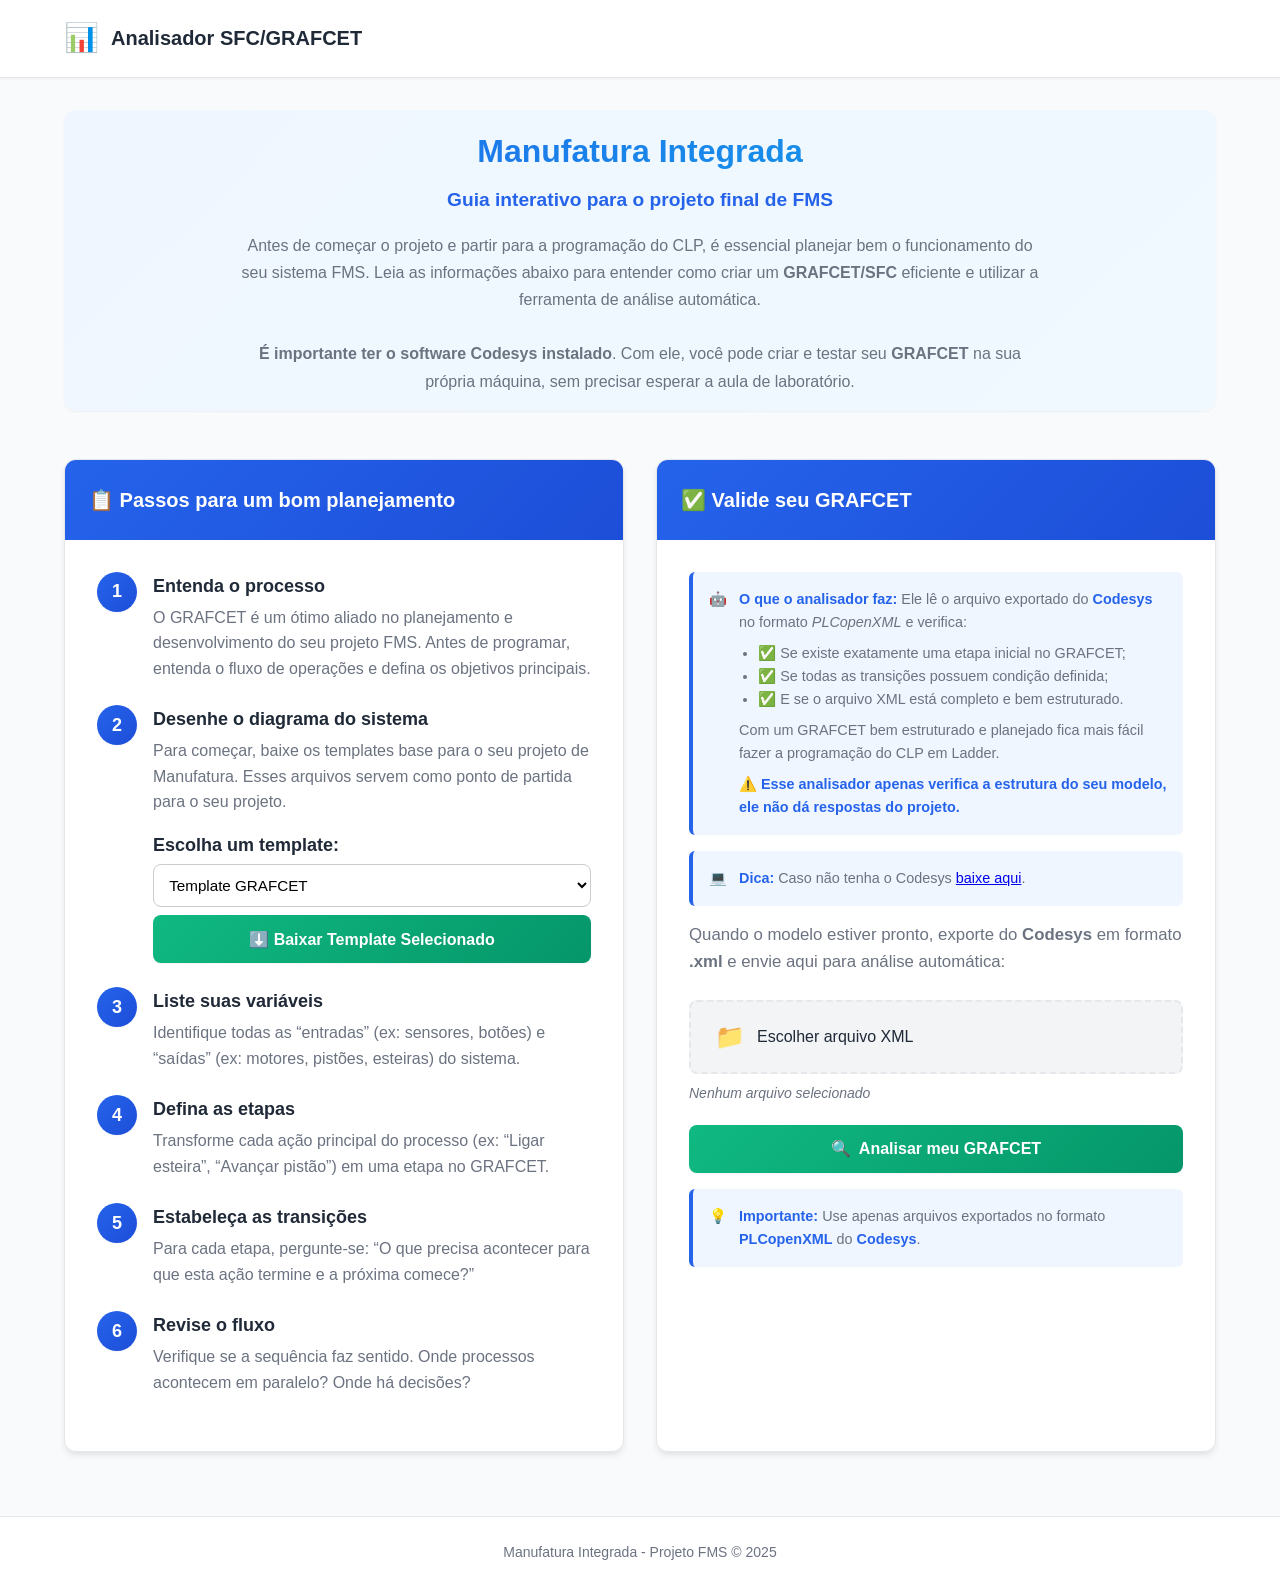
==== commit f793a5d6: "att" ====
--- a/index.html
+++ b/index.html
@@ -64,7 +64,7 @@
                                     <span>Para começar, baixe os templates base para o seu projeto de Manufatura. Esses arquivos servem como ponto de partida para o seu projeto.</span>
                                     <div style="margin-top: 1rem;">
                                         <label for="templateSelect"><strong>Escolha um template:</strong></label>
-                                            <select id="templateSelect" class="file-input-label">
+                                            <select id="templateSelect" class="custom-select">
                                                 <option value="template_grafcet_FMS.project">Template GRAFCET</option>
                                                 <option value="template_grafcet_FMS_2.project">Template LADDER</option>
                                                 <option value="template_grafcet_FMS_3.project">Template Código G (Torno)</option>
--- a/css/style.css
+++ b/css/style.css
@@ -48,25 +48,7 @@
     border-bottom: 1px solid var(--border-color);
     padding: 1rem 0;
     box-shadow: var(--shadow-sm);
-  }
-
-  .custom-select {
-    position: relative;
-
-  }
-
-  .custom-select select {
-    width: 100%;
-    padding: 0.7rem 1rem;
-    border-radius: 10px;
-    border: 1px solid #ccc;
-    background: white;
-    font-size: 0.95rem;
-    appearance: none;
-    cursor: pointer;
-
-  }
-  
+  } 
   .logo {
     display: flex;
     align-items: center;
@@ -97,7 +79,14 @@
     flex: 1;
     padding: 2rem 0;
   }
-  
+  .custom-select {
+    width: 100%;
+    padding: 0.7rem;
+    border-radius: 8px;
+    border: 1px solid #ccc;
+    font-size: 0.95rem;
+    background-color: white;
+}
   .hero {
     text-align: center;
     margin-bottom: 3rem;
